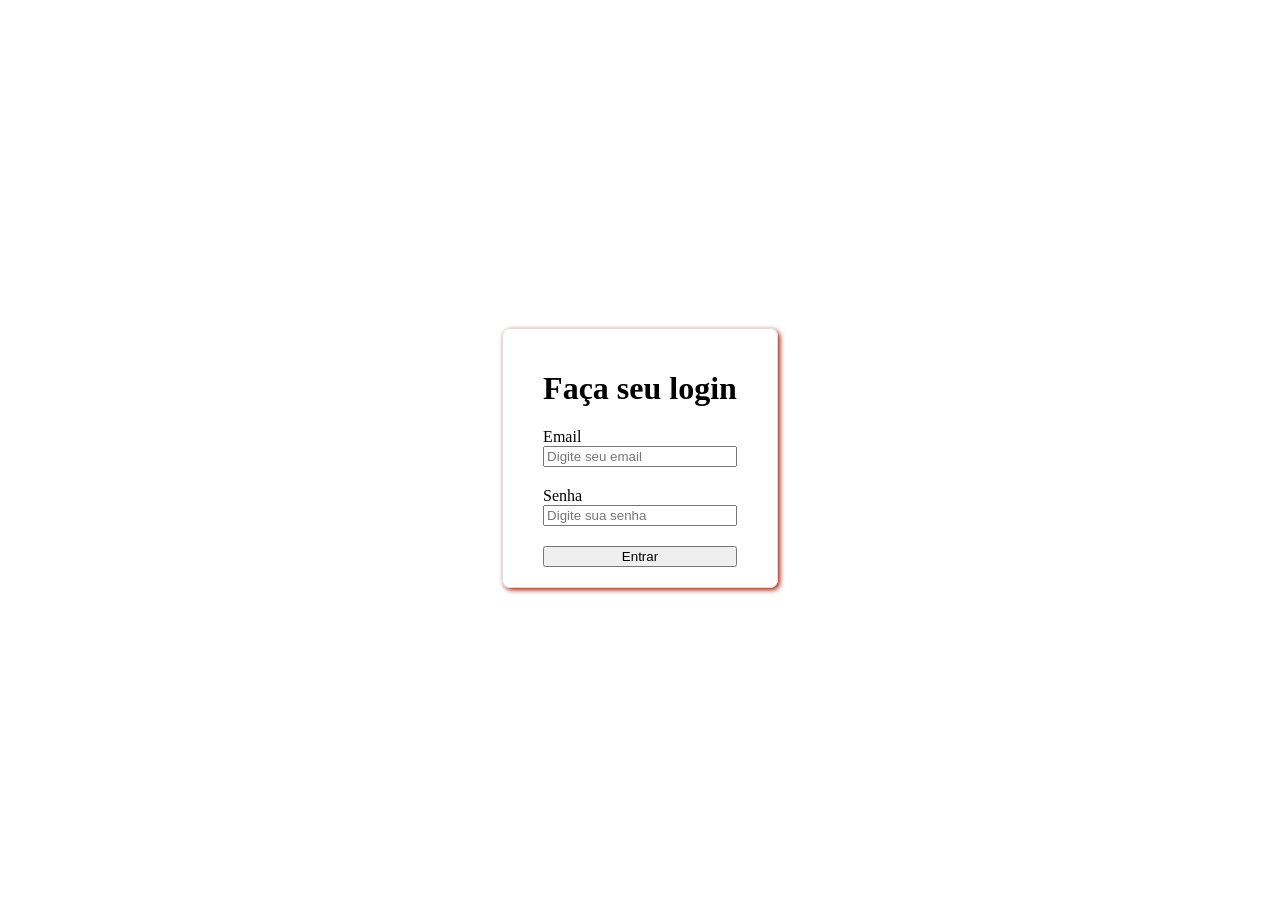
==== index.html @ 166e7bf3 "Criando branch" ====
<!DOCTYPE html>
<html lang="en">

<head>
    <meta charset="UTF-8">
    <meta name="viewport" content="width=device-width, initial-scale=1.0">
    
    <title>Document</title>
</head>
<style>
    body {
        display: flex;
        align-items: center;
        justify-content: center;
        height: 100vh;
        

    }

    #div {
        display: flex;
        flex-direction: column;
        padding: 20px 40px;
        border: 0.7px solid #ddd;
        border-radius: 8px;
        box-shadow: 2px 2px 5px #a71f0e;
    }

    form {
        display: flex;
        flex-direction: column;
        gap: 20px;
       

    }
    .div{
       display: flex;
       flex-direction: column; 
    }
</style>

<body>
    <div id="div">
        <img src="C:\Users\SERRATEC\Desktop\Nova pasta\exercicio\download.jpg" alt="">
        <h1>Faça seu login</h1>
        <form>
            <div class="div">
                <label for="emailUser">Email</label>
                <input type="email" id="emailUser" name="emailUser" placeholder="Digite seu email" required>
            </div>

            <div class="div">
                <label for="passwordUser">Senha</label>
                <input type="password" id="passwordUser" name="passwordUser" placeholder="Digite sua senha" required>
            </div>

            <button>Entrar</button>
        </form>
    </div>



</body>

</html>
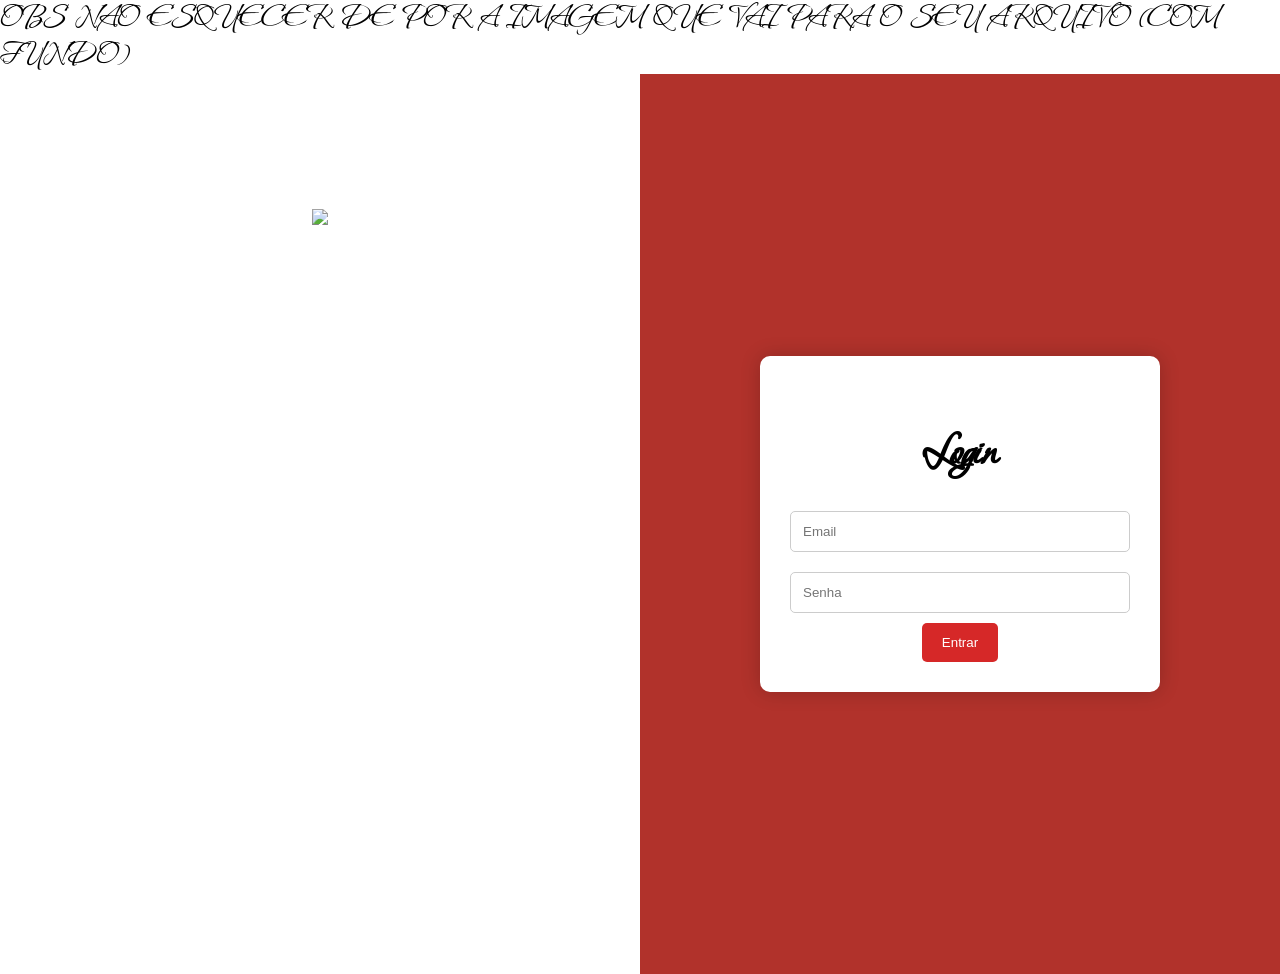
==== commit 97c34518: "colocando imagens" ====
--- a/index.html
+++ b/index.html
@@ -1,66 +1,32 @@
 
 <!DOCTYPE html>
-<html lang="en">
+<html lang="pt-BR">
+<head>
+  <meta charset="UTF-8">
+  <meta name="viewport" content="width=device-width, initial-scale=1.0">
+  <link href="https://fonts.googleapis.com/css2?family=Bonheur+Royale&display=swap" rel="stylesheet">
+  <link rel="shortcut icon" href="./images/logo com fundo.png" type="image/x-icon"> OBS NAO ESQUECER DE POR A IMAGEM QUE VAI PARA O SEU ARQUIVO (COM FUNDO)
+  <link rel="stylesheet" href="./style.css">
+  <title>Login - Pizzaria Serrana</title>
+</head>
+<body>
 
-<head>
-    <meta charset="UTF-8">
-    <meta name="viewport" content="width=device-width, initial-scale=1.0">
-    
-    <title>Document</title>
-</head>
-<style>
-    body {
-        display: flex;
-        align-items: center;
-        justify-content: center;
-        height: 100vh;
-        
-
-    }
-
-    #div {
-        display: flex;
-        flex-direction: column;
-        padding: 20px 40px;
-        border: 0.7px solid #ddd;
-        border-radius: 8px;
-        box-shadow: 2px 2px 5px #a71f0e;
-    }
-
-    form {
-        display: flex;
-        flex-direction: column;
-        gap: 20px;
-       
-
-    }
-    .div{
-       display: flex;
-       flex-direction: column; 
-    }
-</style>
-
-<body>
-    <div id="div">
-        <img src="C:\Users\SERRATEC\Desktop\Nova pasta\exercicio\download.jpg" alt="">
-        <h1>Faça seu login</h1>
-        <form>
-            <div class="div">
-                <label for="emailUser">Email</label>
-                <input type="email" id="emailUser" name="emailUser" placeholder="Digite seu email" required>
-            </div>
-
-            <div class="div">
-                <label for="passwordUser">Senha</label>
-                <input type="password" id="passwordUser" name="passwordUser" placeholder="Digite sua senha" required>
-            </div>
-
-            <button>Entrar</button>
-        </form>
+    <div class="container">
+        <div class="esquerda">
+        <img src="./images/logo sem fundo.png alt="logo>
+        </div>
+        <div class="direita">
+        <div class="box">
+            <h2>Login</h2>
+            <form>
+      
+                <input type="text" id="emailUser" name="emailUser" placeholder="Email" required>
+                <input type="password" id="passwordUser" name="passwordUser" placeholder="Senha" required>
+                <button type="submit">Entrar</button>
+            </form>
+        </div>
     </div>
-
-
+  </div>
 
 </body>
-
-</html>+</html>
--- a/style.css
+++ b/style.css
@@ -0,0 +1,87 @@
+*{
+  box-sizing: border-box;
+}
+
+body {
+  margin: 0;
+  font-family: 'Bonheur Royale', cursive;
+  font-size: 32px;
+  background-size: cover;
+  justify-content: center;
+}
+  .esquerda{
+      flex: 1;
+      display: flex;
+      flex-direction: column;
+      align-items: center;
+      justify-content: center;
+}
+
+  .container{
+      display: flex;
+      height: 100vh;
+}
+  .box{
+      background-color: white;
+      padding: 30px;
+      border-radius: 10px;
+      box-shadow: 0 0 20px rgba(0,0,0,0.2);
+      width: 100%;
+      max-width: 400px;
+}   
+  .box label{
+      display: block;
+      margin: 18px 5 5px;
+}
+  .box input{
+      width: 100%;
+      padding: 8px;
+      margin-bottom: 15px;
+}
+  .direita{
+      background-color: #b1322b;
+      flex: 1;
+      display: flex;
+      align-items: center;
+      justify-content: center;
+}
+  .login-container {          
+      padding: 30px;
+      border-radius: 10px;
+      box-shadow: 0 0 15px rgba(68, 41, 41, 0.3);
+      text-align: center;
+}
+
+  h2{
+      text-align: center;
+      margin-bottom: 20px;
+  }
+
+  img{
+      height: 70%;
+  }
+
+      input[type="text"],
+      input[type="password"] {
+          width: 100%;
+          padding: 12px;
+          margin: 10px 0;
+          border: 1px solid #ccc;
+          border-radius: 5px;
+      }
+
+      button {
+          padding: 12px 20px;
+          background-color: #d62828;
+          color: white;
+          border: none;
+          border-radius: 5px;
+          cursor: pointer;
+          width: auto;
+          display: block;
+          margin: 0 auto;
+      }
+
+      button:hover {
+          background-color: #052405;
+      } 
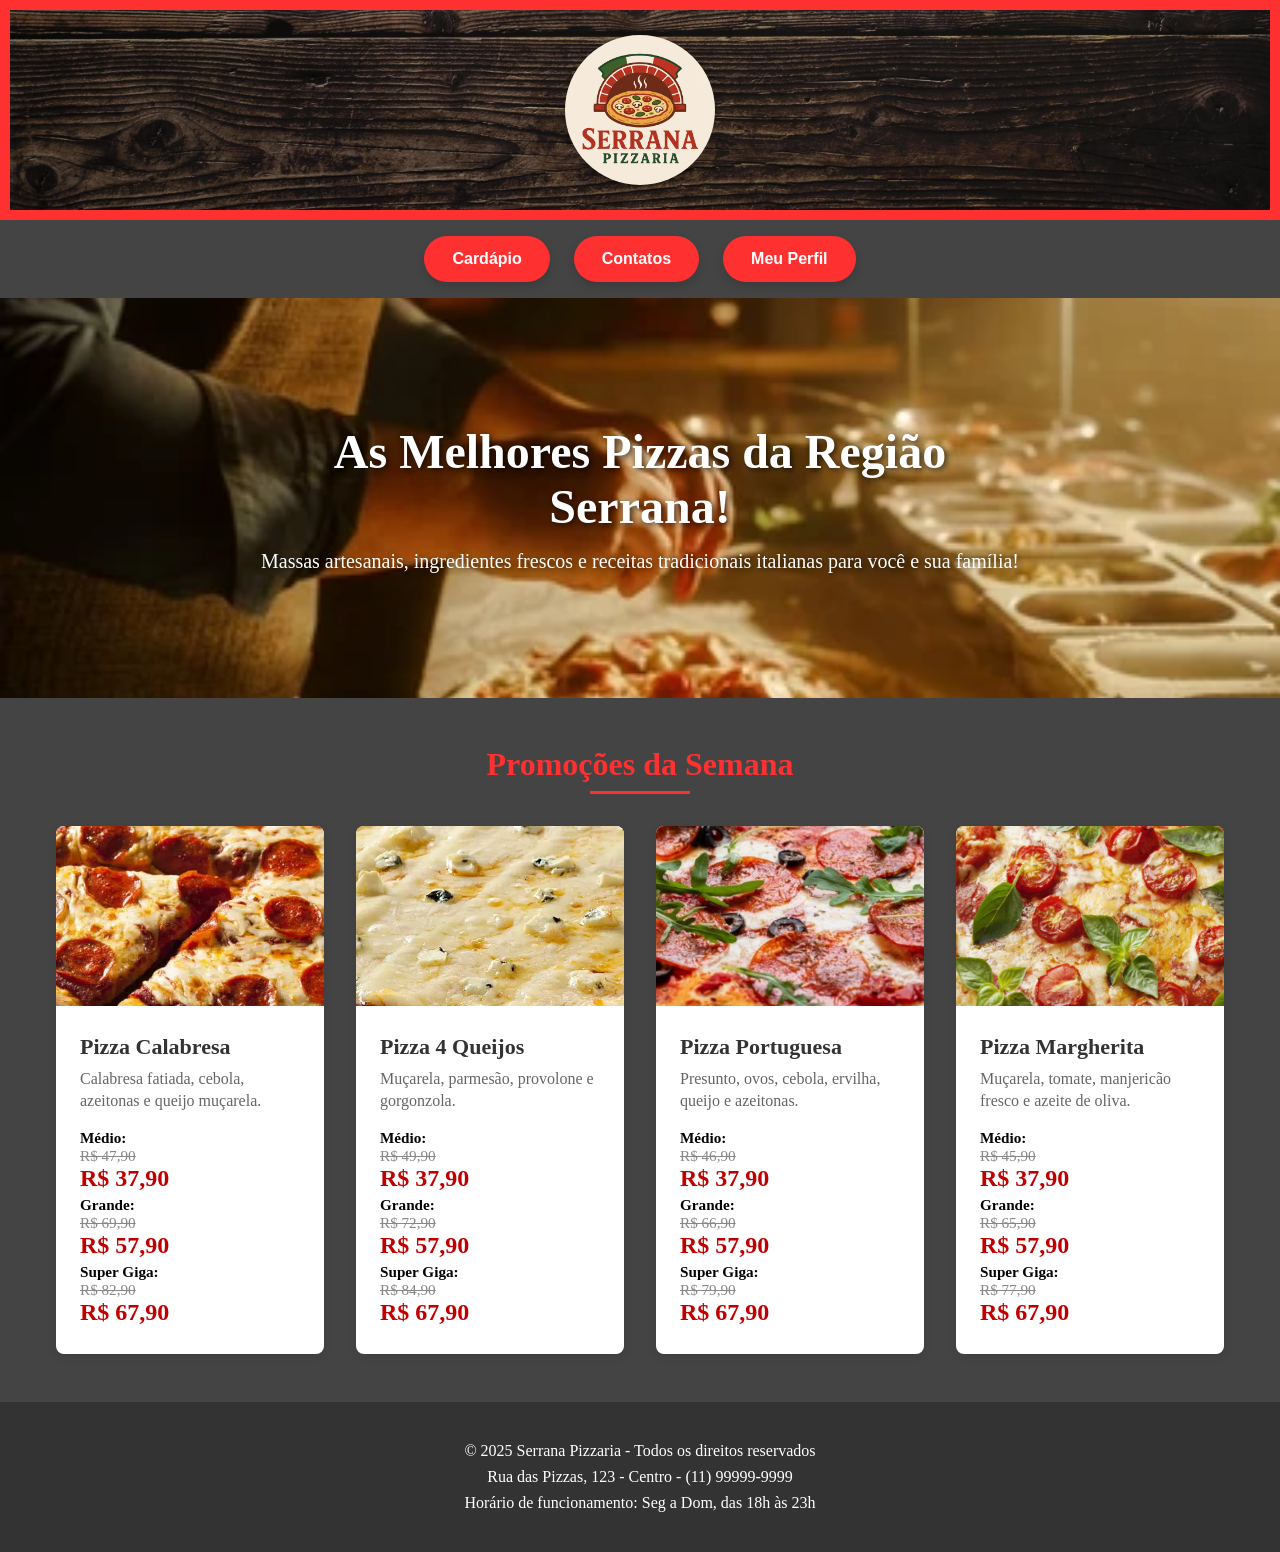
==== commit 6c766f92: "tentando fazer deploy" ====
--- a/index.html
+++ b/index.html
@@ -1,32 +1,188 @@
-
 <!DOCTYPE html>
 <html lang="pt-BR">
-<head>
-  <meta charset="UTF-8">
-  <meta name="viewport" content="width=device-width, initial-scale=1.0">
-  <link href="https://fonts.googleapis.com/css2?family=Bonheur+Royale&display=swap" rel="stylesheet">
-  <link rel="shortcut icon" href="./images/logo com fundo.png" type="image/x-icon"> OBS NAO ESQUECER DE POR A IMAGEM QUE VAI PARA O SEU ARQUIVO (COM FUNDO)
-  <link rel="stylesheet" href="./style.css">
-  <title>Login - Pizzaria Serrana</title>
-</head>
-<body>
+  <head>
+    <meta charset="UTF-8" />
+    <meta name="viewport" content="width=device-width, initial-scale=1.0" />
+    <link rel="stylesheet" href="Home/style.css" />
+    <link
+      href="https://fonts.googleapis.com/css2?family=Bonheur+Royale&display=swap"
+      rel="stylesheet"
+    />
+    <link rel="shortcut icon" href="images/logo com fundo.png" type="image/x-icon">
+    <title>Pizzaria Serrana</title>
+  </head>
+  <body>
+    <header>
+      <div class="header-banner">
+        <div class="madeira-banner">
+          <img id="logo" src="images/logo com fundo.png" alt="Logotipo" />
+        </div>
+      </div>
+      <nav>
+        <button class="nav-button" onclick="window.location.href='Cardápio/CardapioIndex.html'">Cardápio</button>
+        <button class="nav-button" onclick="window.location.href='contato/contato.html'">Contatos</button>
+        <button class="nav-button" onclick="acessarPerfil()">Meu Perfil</button>
+      </nav>
+    </header>
 
-    <div class="container">
-        <div class="esquerda">
-        <img src="./images/logo sem fundo.png alt="logo>
+    <div class="banner-carousel">
+      <div class="banner-slide active">
+        <img src="images/banner1.png" alt="Pizza 1" />
+        <div class="banner-text">
+          <h1>As Melhores Pizzas da Região Serrana!</h1>
+          <p>
+            Massas artesanais, ingredientes frescos e receitas tradicionais
+            italianas para você e sua família!
+          </p>
         </div>
-        <div class="direita">
-        <div class="box">
-            <h2>Login</h2>
-            <form>
-      
-                <input type="text" id="emailUser" name="emailUser" placeholder="Email" required>
-                <input type="password" id="passwordUser" name="passwordUser" placeholder="Senha" required>
-                <button type="submit">Entrar</button>
-            </form>
+      </div>
+      <div class="banner-slide">
+        <img src="images/banner2.png" alt="Pizza 2" />
+        <div class="banner-text">
+          <h1>Sabores que Encantam!</h1>
+          <p>Experimente nossas pizzas exclusivas com receitas premiadas!</p>
         </div>
+      </div>
+      <div class="banner-slide">
+        <img src="images/banner3.jpg" alt="Pizza 3" />
+        <div class="banner-text">
+          <h1>Peça Agora</h1>
+          <p>Entrega rápida e quentinha na sua casa. Peça pelo site!</p>
+        </div>
+      </div>
     </div>
-  </div>
 
-</body>
+    <section class="promocoes">
+      <h2 class="section-title">Promoções da Semana</h2>
+      <div class="card-container">
+        <div class="promo-card">
+          <img
+            src="images/pizza_calabresa.png"
+            alt="Pizza Calabresa"
+            class="card-img"
+          />
+          <div class="card-content">
+            <h3 class="card-title">Pizza Calabresa</h3>
+            <p class="card-desc">
+              Calabresa fatiada, cebola, azeitonas e queijo muçarela.
+            </p>
+            <div class="price-table">
+              <p>
+                <strong>Médio:</strong><br />
+                <del>R$ 47,90</del><br />
+                <span class="promo-price">R$ 37,90</span>
+              </p>
+              <p>
+                <strong>Grande:</strong><br />
+                <del>R$ 69,90</del><br />
+                <span class="promo-price">R$ 57,90</span>
+              </p>
+              <p>
+                <strong>Super Giga:</strong><br />
+                <del>R$ 82,90</del><br />
+                <span class="promo-price">R$ 67,90</span>
+              </p>
+            </div>
+          </div>
+        </div>
+
+        <div class="promo-card">
+          <img
+            src="images/pizza_quatroqueijos.png"
+            alt="Pizza 4 Queijos"
+            class="card-img"
+          />
+          <div class="card-content">
+            <h3 class="card-title">Pizza 4 Queijos</h3>
+            <p class="card-desc">Muçarela, parmesão, provolone e gorgonzola.</p>
+            <div class="price-table">
+              <p>
+                <strong>Médio:</strong><br />
+                <del>R$ 49,90</del><br />
+                <span class="promo-price">R$ 37,90</span>
+              </p>
+              <p>
+                <strong>Grande:</strong><br />
+                <del>R$ 72,90</del><br />
+                <span class="promo-price">R$ 57,90</span>
+              </p>
+              <p>
+                <strong>Super Giga:</strong><br />
+                <del>R$ 84,90</del><br />
+                <span class="promo-price">R$ 67,90</span>
+              </p>
+            </div>
+          </div>
+        </div>
+
+        <div class="promo-card">
+          <img
+            src="images/pizza_portuguesa.png"
+            alt="Pizza Portuguesa"
+            class="card-img"
+          />
+          <div class="card-content">
+            <h3 class="card-title">Pizza Portuguesa</h3>
+            <p class="card-desc">
+              Presunto, ovos, cebola, ervilha, queijo e azeitonas.
+            </p>
+            <div class="price-table">
+              <p>
+                <strong>Médio:</strong><br />
+                <del>R$ 46,90</del><br />
+                <span class="promo-price">R$ 37,90</span>
+              </p>
+              <p>
+                <strong>Grande:</strong><br />
+                <del>R$ 66,90</del><br />
+                <span class="promo-price">R$ 57,90</span>
+              </p>
+              <p>
+                <strong>Super Giga:</strong><br />
+                <del>R$ 79,90</del><br />
+                <span class="promo-price">R$ 67,90</span>
+              </p>
+            </div>
+          </div>
+        </div>
+
+        <div class="promo-card">
+          <img
+            src="images/pizza_marguerita.png"
+            alt="Pizza Margherita"
+            class="card-img"
+          />
+          <div class="card-content">
+            <h3 class="card-title">Pizza Margherita</h3>
+            <p class="card-desc">
+              Muçarela, tomate, manjericão fresco e azeite de oliva.
+            </p>
+            <div class="price-table">
+              <p>
+                <strong>Médio:</strong><br />
+                <del>R$ 45,90</del><br />
+                <span class="promo-price">R$ 37,90</span>
+              </p>
+              <p>
+                <strong>Grande:</strong><br />
+                <del>R$ 65,90</del><br />
+                <span class="promo-price">R$ 57,90</span>
+              </p>
+              <p>
+                <strong>Super Giga:</strong><br />
+                <del>R$ 77,90</del><br />
+                <span class="promo-price">R$ 67,90</span>
+              </p>
+            </div>
+          </div>
+        </div>
+      </div>
+    </section>
+    <footer class="footer">
+      <p>© 2025 Serrana Pizzaria - Todos os direitos reservados</p>
+      <p>Rua das Pizzas, 123 - Centro - (11) 99999-9999</p>
+      <p>Horário de funcionamento: Seg a Dom, das 18h às 23h</p>
+    </footer>
+    <script src="Home/home.js"></script>
+  </body>
 </html>
--- a/Home/style.css
+++ b/Home/style.css
@@ -0,0 +1,255 @@
+* {
+  margin: 0;
+  padding: 0;
+  box-sizing: border-box;
+  font-family: url("https://fonts.googleapis.com/css2?family=Bonheur+Royale&display=swap");
+}
+
+body {
+  background-color: #454445;
+}
+
+.header-banner {
+  background-color: #ff3030; 
+  padding: 10px; 
+}
+
+.madeira-banner {
+  background-image: url("../images/fundo_madeira.jpg");
+  background-size: cover;
+  background-position: center;
+  height: 200px;
+  position: relative;
+  width: 100%;
+}
+
+#logo {
+  position: absolute;
+  top: 50%;
+  left: 50%;
+  transform: translate(-50%, -50%);
+  width: 150px;
+  height: 150px;
+  border-radius: 50%;
+  box-shadow: 0 3px 8px rgba(0, 0, 0, 0.3);
+}
+
+nav {
+  margin: 1rem;
+  display: flex;
+  gap: 24px;
+  justify-content: center;
+}
+
+.nav-button {
+  background-color: #ff3030;
+  color: white;
+  border: none;
+  padding: 14px 28px;
+  border-radius: 30px;
+  cursor: pointer;
+  font-weight: bold;
+  font-size: 16px;
+  transition: background-color 0.3s, transform 0.2s;
+  box-shadow: 0 4px 10px rgba(0, 0, 0, 0.15);
+}
+
+.nav-button:hover {
+  background-color: #e00000;
+  transform: scale(1.05); 
+}
+
+.banner {
+  background-image: linear-gradient(rgba(0, 0, 0, 0.5), rgba(0, 0, 0, 0.5)),
+    url("/api/placeholder/1200/400");
+  background-size: cover;
+  background-position: center;
+  color: white;
+  text-align: center;
+  padding: 80px 16px;
+  height: 20rem
+}
+
+.banner h1 {
+  font-size: 48px;
+  margin-bottom: 16px;
+  display: flex;
+  justify-content: center;
+  text-shadow: 2px 2px 4px rgba(0, 0, 0, 0.5);
+}
+
+.banner p {
+  font-size: 19px;
+  max-width: 800px;
+  margin: 0 auto;
+  display: flex;
+  justify-content: center;
+  text-shadow: 1px 1px 2px rgba(0, 0, 0, 0.5);
+}
+
+.promocoes {
+  max-width: 1200px;
+  margin: 48px auto;
+  padding: 0 16px;
+}
+
+.section-title {
+  text-align: center;
+  font-size: 32px;
+  margin-bottom: 32px;
+  color: #ff3030;
+  position: relative;
+}
+
+.section-title::after {
+  content: "";
+  display: block;
+  width: 100px;
+  height: 3px;
+  background-color: #ff3030;
+  margin: 8px auto;
+}
+
+.card-container {
+  display: grid;
+  grid-template-columns: repeat(auto-fill, minmax(250px, 1fr));
+  gap: 32px;
+}
+
+.promo-card {
+  background-color: white;
+  border-radius: 8px;
+  overflow: hidden;
+  box-shadow: 0 3px 10px rgba(0, 0, 0, 0.1);
+  transition: transform 0.3s;
+}
+
+.promo-card:hover {
+  transform: translateY(-5px);
+}
+
+.card-img {
+  width: 100%;
+  height: 180px;
+  object-fit: cover;
+}
+
+.card-content {
+  padding: 24px;
+}
+
+.card-title {
+  font-size: 22px;
+  margin-bottom: 8px;
+  color: #333;
+}
+
+.card-desc {
+  color: #666;
+  margin-bottom: 16px;
+  line-height: 1.4;
+}
+
+.price {
+  display: flex;
+  align-items: center;
+  margin-bottom: 16px;
+}
+
+.original-price {
+  text-decoration: line-through;
+  color: #999;
+  margin-right: 16px;
+}
+
+.promo-price {
+  font-size: 24px;
+  font-weight: bold;
+  color: #c00000;
+}
+
+.promo-badge {
+  background-color: #c00000;
+  color: white;
+  font-weight: bold;
+  padding: 5px 13px;
+  border-radius: 4px;
+  font-size: 13px;
+  display: inline-block;
+}
+
+.footer {
+  background-color: #333;
+  color: white;
+  text-align: center;
+  padding: 32px;
+  margin-top: 48px;
+}
+
+.footer p {
+  margin: 8px 0;
+}
+
+.price-table {
+  margin-top: 10px;
+}
+
+.price-table p {
+  margin: 4px 0;
+  font-size: 0.95rem;
+}
+
+.price-table del {
+  color: #888;
+  margin-right: 8px;
+}
+
+.banner-carousel {
+  position: relative;
+  width: 100%;
+  height: 400px;
+  overflow: hidden;
+}
+
+.banner-slide {
+  position: absolute;
+  top: 0;
+  left: 0;
+  width: 100%;
+  height: 100%;
+  opacity: 0;
+  transition: opacity 1s ease-in-out;
+}
+
+.banner-slide.active {
+  opacity: 1;
+  z-index: 1;
+}
+
+.banner-slide img {
+  width: 100%;
+  height: 100%;
+  object-fit: cover;
+}
+
+.banner-text {
+  position: absolute;
+  top: 50%;
+  left: 50%;
+  transform: translate(-50%, -50%);
+  color: white;
+  text-align: center;
+  text-shadow: 2px 2px 6px rgba(0, 0, 0, 0.7);
+  width: 90%;
+  max-width: 800px;
+  padding: 20px;
+}
+
+.banner-text h1 {
+  font-size: 48px;
+  margin-bottom: 16px;
+}
+
+.banner-text p {
+  font-size: 20px;
+}
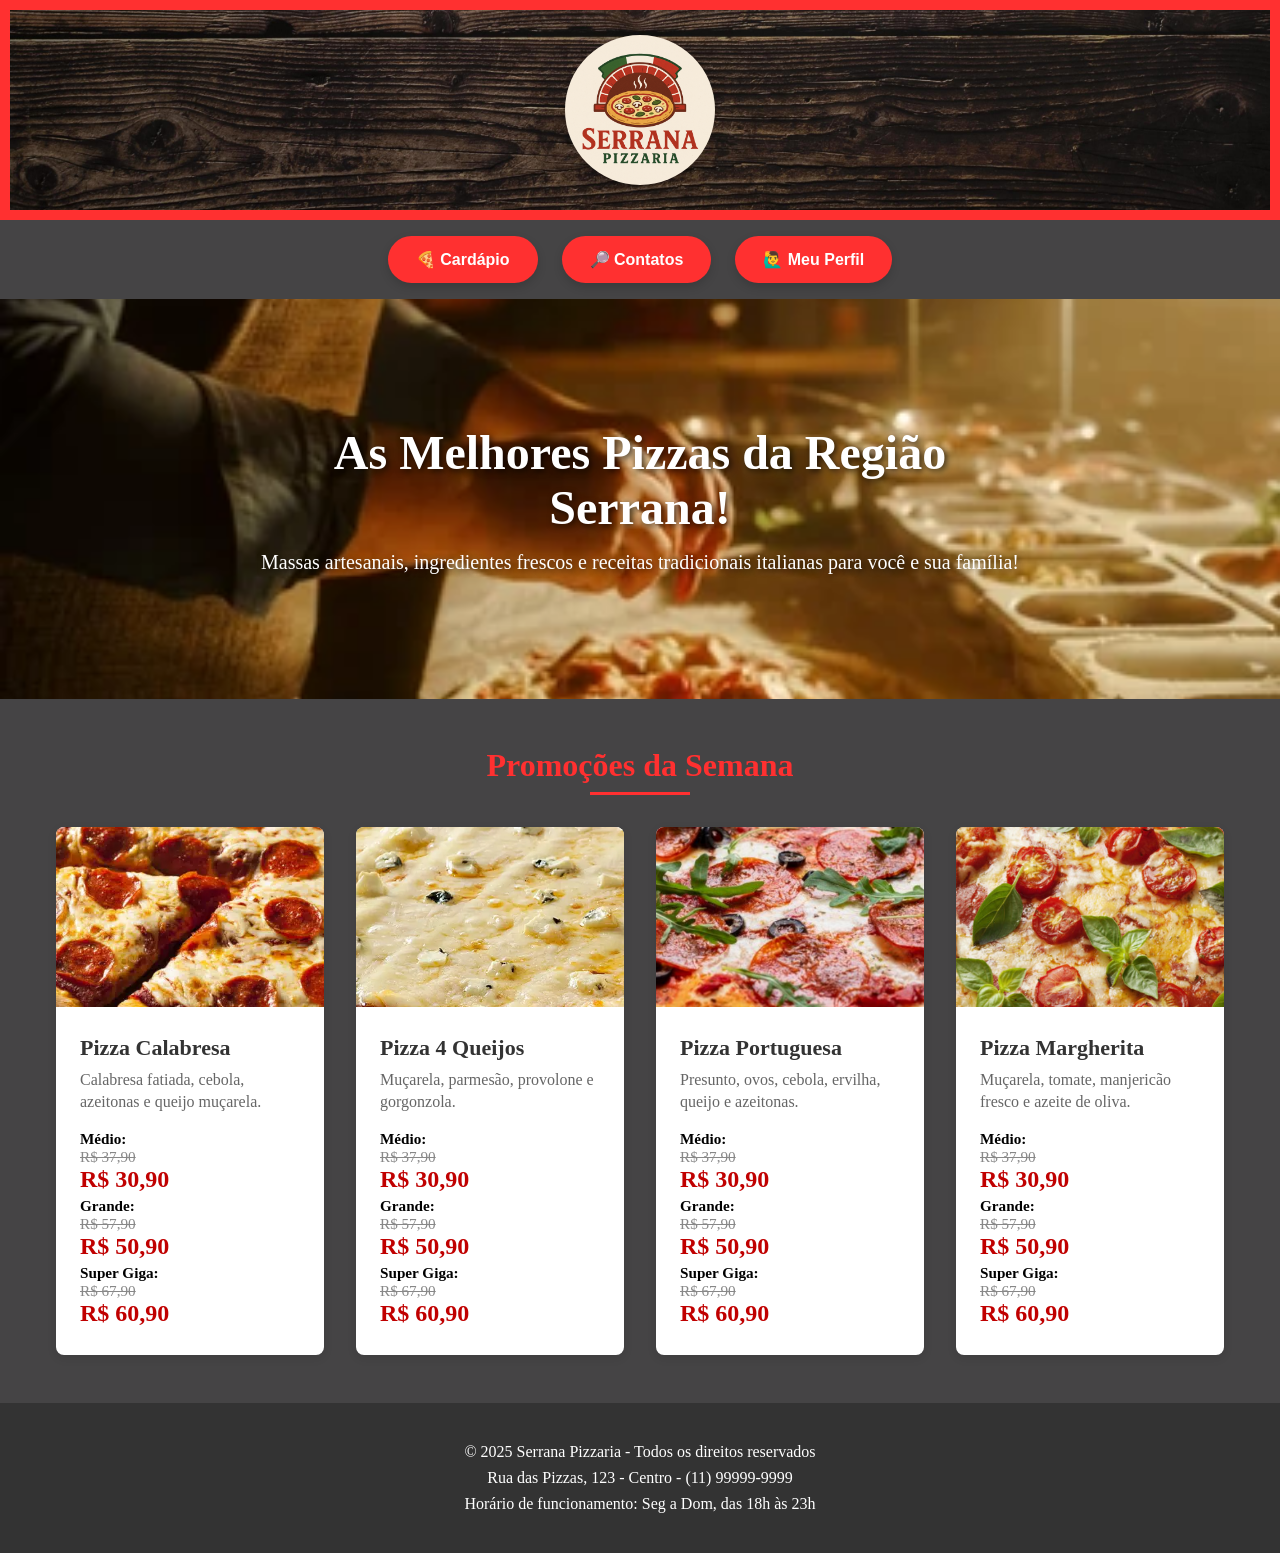
==== commit f5487634: "perfumaria 2 + preparação pra apresentação" ====
--- a/index.html
+++ b/index.html
@@ -19,9 +19,9 @@
         </div>
       </div>
       <nav>
-        <button class="nav-button" onclick="window.location.href='Cardápio/CardapioIndex.html'">Cardápio</button>
-        <button class="nav-button" onclick="window.location.href='contato/contato.html'">Contatos</button>
-        <button class="nav-button" onclick="acessarPerfil()">Meu Perfil</button>
+        <button class="nav-button" onclick="window.location.href='Cardápio/CardapioIndex.html'">🍕 Cardápio</button>
+        <button class="nav-button" onclick="window.location.href='contato/contato.html'">🔎 Contatos</button>
+        <button class="nav-button" onclick="acessarPerfil()">🙋‍♂️ Meu Perfil</button>
       </nav>
     </header>
 
@@ -69,18 +69,18 @@
             <div class="price-table">
               <p>
                 <strong>Médio:</strong><br />
-                <del>R$ 47,90</del><br />
-                <span class="promo-price">R$ 37,90</span>
+                <del>R$ 37,90</del><br />
+                <span class="promo-price">R$ 30,90</span>
               </p>
               <p>
                 <strong>Grande:</strong><br />
-                <del>R$ 69,90</del><br />
-                <span class="promo-price">R$ 57,90</span>
+                <del>R$ 57,90</del><br />
+                <span class="promo-price">R$ 50,90</span>
               </p>
               <p>
                 <strong>Super Giga:</strong><br />
-                <del>R$ 82,90</del><br />
-                <span class="promo-price">R$ 67,90</span>
+                <del>R$ 67,90</del><br />
+                <span class="promo-price">R$ 60,90</span>
               </p>
             </div>
           </div>
@@ -98,18 +98,18 @@
             <div class="price-table">
               <p>
                 <strong>Médio:</strong><br />
-                <del>R$ 49,90</del><br />
-                <span class="promo-price">R$ 37,90</span>
+                <del>R$ 37,90</del><br />
+                <span class="promo-price">R$ 30,90</span>
               </p>
               <p>
                 <strong>Grande:</strong><br />
-                <del>R$ 72,90</del><br />
-                <span class="promo-price">R$ 57,90</span>
+                <del>R$ 57,90</del><br />
+                <span class="promo-price">R$ 50,90</span>
               </p>
               <p>
                 <strong>Super Giga:</strong><br />
-                <del>R$ 84,90</del><br />
-                <span class="promo-price">R$ 67,90</span>
+                <del>R$ 67,90</del><br />
+                <span class="promo-price">R$ 60,90</span>
               </p>
             </div>
           </div>
@@ -129,18 +129,18 @@
             <div class="price-table">
               <p>
                 <strong>Médio:</strong><br />
-                <del>R$ 46,90</del><br />
-                <span class="promo-price">R$ 37,90</span>
+                <del>R$ 37,90</del><br />
+                <span class="promo-price">R$ 30,90</span>
               </p>
               <p>
                 <strong>Grande:</strong><br />
-                <del>R$ 66,90</del><br />
-                <span class="promo-price">R$ 57,90</span>
+                <del>R$ 57,90</del><br />
+                <span class="promo-price">R$ 50,90</span>
               </p>
               <p>
                 <strong>Super Giga:</strong><br />
-                <del>R$ 79,90</del><br />
-                <span class="promo-price">R$ 67,90</span>
+                <del>R$ 67,90</del><br />
+                <span class="promo-price">R$ 60,90</span>
               </p>
             </div>
           </div>
@@ -160,18 +160,18 @@
             <div class="price-table">
               <p>
                 <strong>Médio:</strong><br />
-                <del>R$ 45,90</del><br />
-                <span class="promo-price">R$ 37,90</span>
+                <del>R$ 37,90</del><br />
+                <span class="promo-price">R$ 30,90</span>
               </p>
               <p>
                 <strong>Grande:</strong><br />
-                <del>R$ 65,90</del><br />
-                <span class="promo-price">R$ 57,90</span>
+                <del>R$ 57,90</del><br />
+                <span class="promo-price">R$ 50,90</span>
               </p>
               <p>
                 <strong>Super Giga:</strong><br />
-                <del>R$ 77,90</del><br />
-                <span class="promo-price">R$ 67,90</span>
+                <del>R$ 67,90</del><br />
+                <span class="promo-price">R$ 60,90</span>
               </p>
             </div>
           </div>
